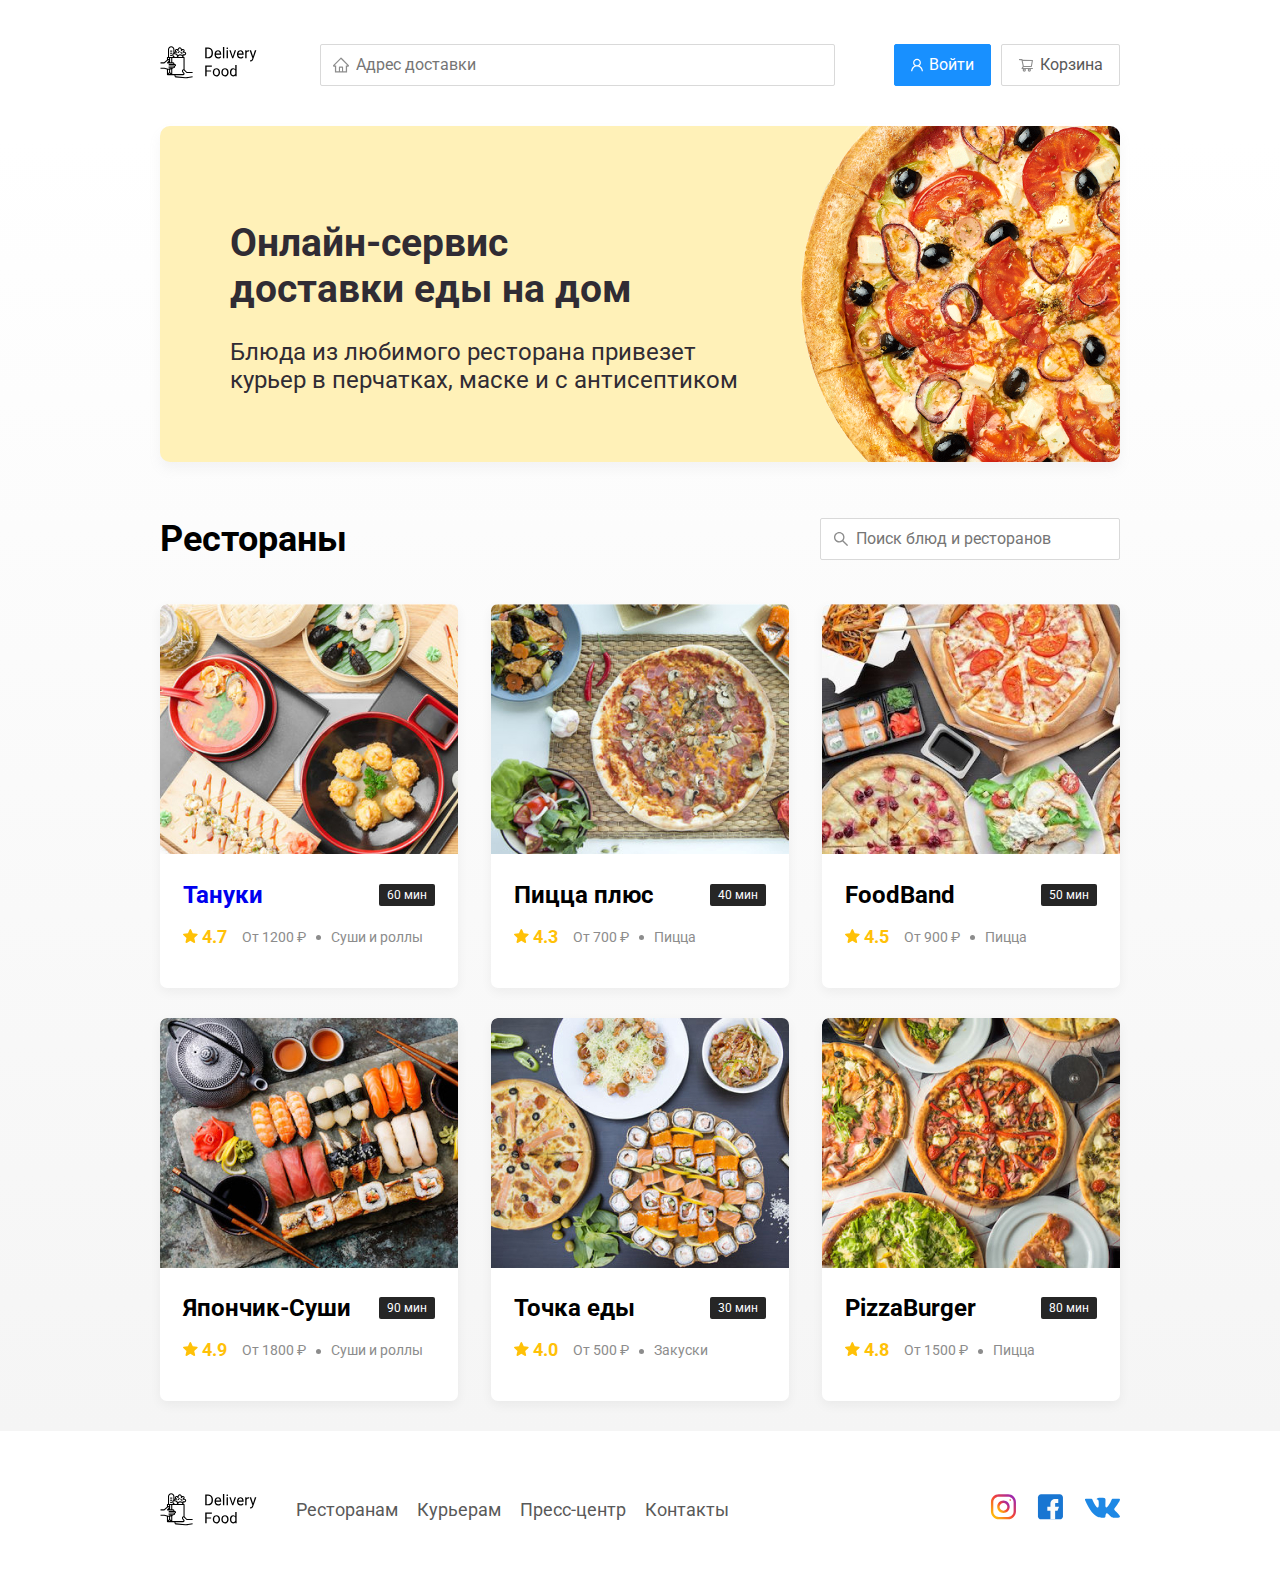
==== index.html @ d9d1af6b "Add files via upload" ====
<!DOCTYPE html>
<html lang="ru">
<head>
    <meta charset="UTF-8">
    <meta name="viewport" content="width=device-width, initial-scale=1.0">
    <title>Delivery Food - доставка еды на дом</title>
    <link href="https://fonts.googleapis.com/css?family=Roboto:400,700&display=swap&subset=cyrillic" rel="stylesheet">
    <link rel="stylesheet" href="css/normalize.css">
    <link rel="stylesheet" href="css/style.css ">
</head>
<body>
    <div class="container">
        <header class="header">
            <a href="index.html" class="logo">
                <img src="img/logo.svg" alt="Logo"> 
            </a>
            <input type="text" class="input input-address" placeholder="Адрес доставки">
            <div class="buttons">
                <button class="button button-primary">
                    <img src="img/user.svg" alt="user" class="button-icon">
                    <span class="button-text">Войти</span>
                </button>
                <button class="button">
                    <img src="img/shopping-card.svg" alt="shopping cart" class="button-icon">
                    <span class="button-text">Корзина</span>
                </button>
            </div>
        </header>
    </div>
    <!-- /.container -->

    <main class="main">
        <div class="container">
            <section class="promo">
                <h1 class="promo-title">Онлайн-сервис <br> доставки еды на дом</h1>
                <p class="promo-text">Блюда из любимого ресторана привезет курьер в перчатках, маске и с антисептиком</p>
            </section>
    
            <section class="restaurants">
                <div class="section-heading">
                    <h2 class="section-title">Рестораны</h2>
                    <input type="text" class="input input-search" placeholder="Поиск блюд и ресторанов">
                </div>
                <div class="cards">
                    <a href="restaurant.html" class="card">
                        <img src="img/image-tanuki.jpg" alt="image" class="card-image">
                        <div class="card-text">
                            <div class="card-heading">
                                <h3 class="card-title">Тануки</h3>
                                <span class="card-tag tag">60 мин</span>
                            </div>
                            <!-- /.card-heading -->
                            <div class="card-info">
                                <div class="rating"><img src="img/rating.svg" alt="rating" class="rating-star"> 4.7</div>
                                <div class="price">От 1200 ₽</div>
                                <div class="category">Суши и роллы</div>
                            </div>
                            <!-- /.card-info -->
                        </div>
                        <!-- /.card-text -->
                    </a>
                    <!-- /.card -->
    
                    <div class="card">
                        <img src="img/image-pizza.jpg" alt="image" class="card-image">
                        <div class="card-text">
                            <div class="card-heading">
                                <h3 class="card-title">Пицца плюс</h3>
                                <span class="card-tag tag">40 мин</span>
                            </div>
                            <!-- /.card-heading -->
                            <div class="card-info">
                                <div class="rating"><img src="img/rating.svg" alt="rating" class="rating-star"> 4.3</div>
                                <div class="price">От 700 ₽</div>
                                <div class="category">Пицца</div>
                            </div>
                            <!-- /.card-info -->
                        </div>
                        <!-- /.card-text -->
                    </div>
                    <!-- /.card -->
    
                    <div class="card">
                        <img src="img/image-foodband.jpg" alt="image" class="card-image">
                        <div class="card-text">
                            <div class="card-heading">
                                <h3 class="card-title">FoodBand</h3>
                                <span class="card-tag tag">50 мин</span>
                            </div>
                            <!-- /.card-heading -->
                            <div class="card-info">
                                <div class="rating"><img src="img/rating.svg" alt="rating" class="rating-star"> 4.5</div>
                                <div class="price">От 900 ₽</div>
                                <div class="category">Пицца</div>
                            </div>
                            <!-- /.card-info -->
                        </div>
                        <!-- /.card-text -->
                    </div>
                    <!-- /.card -->
    
                    <div class="card">
                        <img src="img/image-jadina_pizza.jpg" alt="image" class="card-image">
                        <div class="card-text">
                            <div class="card-heading">
                                <h3 class="card-title">Япончик-Суши</h3>
                                <span class="card-tag tag">90 мин</span>
                            </div>
                            <!-- /.card-heading -->
                            <div class="card-info">
                                <div class="rating"><img src="img/rating.svg" alt="rating" class="rating-star"> 4.9</div>
                                <div class="price">От 1800 ₽</div>
                                <div class="category">Суши и роллы</div>
                            </div>
                            <!-- /.card-info -->
                        </div>
                        <!-- /.card-text -->
                    </div>
                    <!-- /.card -->
    
                    <div class="card">
                        <img src="img/image-tochka_edi.jpg" alt="image" class="card-image">
                        <div class="card-text">
                            <div class="card-heading">
                                <h3 class="card-title">Точка еды</h3>
                                <span class="card-tag tag">30 мин</span>
                            </div>
                            <!-- /.card-heading -->
                            <div class="card-info">
                                <div class="rating"><img src="img/rating.svg" alt="rating" class="rating-star"> 4.0</div>
                                <div class="price">От 500 ₽</div>
                                <div class="category">Закуски</div>
                            </div>
                            <!-- /.card-info -->
                        </div>
                        <!-- /.card-text -->
                    </div>
                    <!-- /.card -->
    
                    <div class="card">
                        <img src="img/image-pizza_burger.jpg" alt="image" class="card-image">
                        <div class="card-text">
                            <div class="card-heading">
                                <h3 class="card-title">PizzaBurger</h3>
                                <span class="card-tag tag">80 мин</span>
                            </div>
                            <!-- /.card-heading -->
                            <div class="card-info">
                                <div class="rating"><img src="img/rating.svg" alt="rating" class="rating-star"> 4.8</div>
                                <div class="price">От 1500 ₽</div>
                                <div class="category">Пицца</div>
                            </div>
                            <!-- /.card-info -->
                        </div>
                        <!-- /.card-text -->
                    </div>
                    <!-- /.card -->
                </div>
                <!-- /.cards -->
            </section>
        </div>
        <!-- /.container -->
    </main>
    
    <footer class="footer">
        <div class="container">
            <div class="footer-block">
                <img src="img/logo.svg" alt="logo" class="logo footer-logo">
                <nav class="footer-nav">
                    <a href="#" class="footer-link">Ресторанам </a>
                    <a href="#" class="footer-link">Курьерам</a>
                    <a href="#" class="footer-link">Пресс-центр</a>
                    <a href="#" class="footer-link">Контакты</a>
                </nav>
                <div class="social-links">
                    <a href="#" class="social-link"><img src="img/instagram.svg" alt="instagram"></a>
                    <a href="#" class="social-link"><img src="img/fb.svg" alt="facebook"></a>
                    <a href="#" class="social-link"><img src="img/vk.svg" alt="vk"></a>
                </div>
                <!-- /.social-link -->
            </div>
            <!-- /.footer-block -->
        </div>
    </footer>
</body>
</html>
---- css/style.css ----
* {
    box-sizing: border-box;
    margin: 0;
}

body {
    font-family: 'Roboto', sans-serif;
    padding-top: 44px;
}

.container {
    max-width: 1200px;
    margin: auto;
}

.header {
    display: flex;
    align-items: center;
    justify-content: space-between;
    margin-bottom: 40px;
}

.input {
    background: #FFFFFF;
    border: 1px solid #D9D9D9;
    border-radius: 2px;
    font-size: 16px;
    line-height: 24px;
    padding: 8px;
    padding-left: 35px;
    background-repeat: no-repeat;
    background-position: left 11px center;
}

.input-address {  
    flex: 0.8;
    background-image: url(../img/home.svg);
}

.input-search {
    width: 300px;
    background-image: url(../img/search.svg);
    margin-left: auto;
}

.buttons {
    display: flex;
    align-items: center;
}

.button {
    display: flex;
    align-items: center;
    padding: 8px 16px;
    background: #FFFFFF;
    border: 1px solid #D9D9D9;
    box-sizing: border-box;
    box-shadow: 0px 0px 2px rgba(0, 0, 0, 0.0015);
    border-radius: 2px;
    color: #595959;
    font-size: 16px;
    line-height: 24px;
}

.button-primary {
    background: #1890FF;
    border: 1px solid #1890FF;
    color: #fff;
    margin-right: 10px;
}

.button-icon {
    margin-right: 6px;
}

.button-card-text {
    margin-right: 10px;
}

.promo {
    box-shadow: 0px 7px 12px rgba(158, 158, 163, 0.1);
    background: #FFF1B8 url(../img/promo-image.png) no-repeat top right -100px / 800px;
    border-radius: 10px;
    padding: 68px 70px;
    margin-bottom: 56px;
}

.promo-title { 
    font-style: normal;
    font-weight: bold;
    font-size: 39px;
    line-height: 46px;
    color: #302C34;
}

.promo-text {
    font-style: normal;
    font-weight: normal;
    font-size: 24px;
    line-height: 28px;
    color: #302C34;
    max-width: 538px;
}

.main {  
    background: linear-gradient(180deg, rgba(245, 245, 245, 0) 1.04%, #F5F5F5 100%);
}

.section-heading {
    display: flex;
    align-items: center;
    margin-bottom: 44px;
}

.section-title {
    font-style: normal;
    font-weight: bold;
    font-size: 36px;
    line-height: 42px;
    margin: 0;
    color: #000000;
    margin-right: 30px;
}

.cards {
    display: flex;
    flex-wrap: wrap;
    justify-content: space-between;
    align-items: flex-start;
}

.card {
    background: #FFFFFF;
    box-shadow: 0px 4px 12px rgba(0, 0, 0, 0.05);
    border-radius: 7px;
    overflow: hidden;
    margin-bottom: 30px;
    flex-basis: 31%;
    text-decoration: none;
}

.card-image { 
    width: 384px;
    height: 250px;
    object-fit: cover;
}

.card-text {
    padding-top: 20px;
    padding-bottom: 35px;
    padding-left: 23px;
    padding-right: 23px;
}

.card-heading {
    display: flex;
    align-items: center;
    justify-content: space-between;
    margin-bottom: 10px;
}

.card-title {
    margin: 0;
    font-style: normal;
    font-weight: bold;
    font-size: 24px;
    line-height: 32px;
}

.card-title-reg {
    font-weight: normal;
    font-size: 24px;
    line-height: 32px;
}

.card-tag {
    font-style: normal;
    font-weight: normal;
    font-size: 12px;
    line-height: 20px;
    color: #ffffff;
    background: #262626;
    border-radius: 2px;
    padding: 1px 8px;
}

.card-info, .restaurant-info {
    display: flex;
    align-items: center;
    flex-wrap: wrap;
}

.card-buttons {
    display: flex;
    align-items: center;
    margin-top: 24px;
}

.card-price-bold {
    font-weight: bold;
    font-size: 20px;
    line-height: 32px;
    margin-left: 30px;
}

.rating {
    margin-right: 26px;
    color: #FFC107;
    font-style: normal;
    font-weight: bold;
    font-size: 18px;
    line-height: 32px;
}

.price, .category {
    color: #8C8C8C;
    font-style: normal;
    font-weight: normal;
    font-size: 18px;
    line-height: 32px;
}

.price {
    margin-right: 10px;
}

.ingredients {
    color: #8C8C8C;
    font-size: 18px;
    line-height: 21px;
}

.category {
    text-overflow: ellipsis;
    overflow: hidden;
    white-space: nowrap;
    max-width: 150px;
}

.price:after {
    content: "";
    width: 5px;
    height: 5px;
    background-color: #8C8C8C;
    display: inline-block;
    vertical-align: middle;
    border-radius: 50%;
    margin-left: 10px;
}

.footer {
    padding: 60px 0;
}

.footer-block {
    display: flex;
    align-items: center;
    justify-content: space-between;
}

.footer-nav {
    margin-right: auto;
    margin-left: 35px;
}

.footer-link {
    display: inline-block;
    color: #595959;
    font-style: normal;
    font-weight: normal;
    font-size: 18px;
    line-height: 21px;
    text-decoration: none;
}

.footer-link:not(:last-child) {
    margin-right: 15px;
}

.social-links {
    display: flex;
    align-items: center;
}

.social-link:not(:last-child) {
    margin-right: 21px;
}

.modal {
    position: fixed;
    left: 0;
    top: 0;
    width: 100%;
    height: 100%;
    background: rgba(0, 0, 0, 0.4);
    display: none;
}

.is-open {
    display: flex;
}

.modal-dialog {
    max-width: 780px;
    width: 95%;
    background: #FFFFFF;
    border-radius: 5px;
    margin: auto;
    padding: 40px 45px;
}

.modal-header {
    display: flex;
    align-items: center;
    justify-content: space-between;
    margin-bottom: 45px;
}

.modal-title {
    font-weight: bold;
    font-size: 36px;
    line-height: 42px;
    color: #000000;
}

.close {
    font-size: 36px;
    border: none;
    background-color: transparent;
}

.modal-body {
    margin-bottom: 52px;
}

.food-row {
    display: flex;
    align-items: flex-start;
    justify-content: space-between;
    padding-bottom: 8px;
    border-bottom: 1px solid #D9D9D9;
    margin-bottom: 15px;
}

.food-name {
    font-weight: normal;
    font-size: 18px;
    line-height: 32px;
}

.food-price {
    margin-left: auto;
    margin-right: 47px;
    font-weight: bold;
    font-size: 20px;
    line-height: 32px;
}

.food-counter {
    display: flex;
    align-items: center;
}

.counter-button {
    display: flex;
    align-items: center;
    justify-content: center;
    width: 39px;
    height: 32px;
    background: #FFFFFF;
    border: 1px solid #40A9FF;
    box-sizing: border-box;
    border-radius: 2px;
    font-weight: normal;
    font-size: 14px;
    line-height: 22px;
    color: #40A9FF;
}

.counter {
    font-size: 16px;
    line-height: 24px;
    margin-left: 13px;
    margin-right: 13px;
}

.modal-footer {
    display: flex;
    align-items: center;
    justify-content: space-between;
}

.footer-buttons {
    display: flex;
    align-items: center;
}

.modal-pricetag {
    background: #262626;
    border-radius: 5px;
    color: #FAFAFA;
    padding: 15px 20px;
}

@media (max-width: 1366px) {
    .container {
        max-width: 960px;
    }
    .promo {
        background-position: center right -300px;
        background-size: 750px;
    }
    .rating {
        margin-right: 15px;
    }
    .category, .price {
        font-size: 14px;
    }
}

@media (max-width: 992px) {
    .container {
        max-width: 750px;
    }
    .promo {
        padding: 50px;
        background-size: 500px;
        background-position: center right -200px;
    }
    .promo-text {
        font-size: 18px;
        max-width: 400px;
    }
    .card {
        flex-basis: 49%;
    }
    .footer-link {
        font-size: 16px;
    }
}
@media (max-width: 768px) {
    .container {
        max-width: 560px;
    }
    .card-info {
        flex-wrap: wrap;
    }
    .card .rating {
        flex-basis: 100%;
    }
    .card-title {
        font-size: 18px;
    }
    .promo {
        background-size: 400px;
    }
    .promo-title {
        font-size: 24px;
        line-height: 1.4;
    }
    .promo-text {
        margin-top: 0;
    }
}
@media (max-width: 578px) {
    .container {
        width: 90%;
    }
    .header {
        flex-wrap: wrap;
    }
    .input-address {
        margin-top: 20px;
        order: 5;
        flex: 1;
    }
    .promo {
        background-image: none;
    }
    .promo-title {
        margin-bottom: 10px;
    }
    .sectoin-title {
        font-size: 20px;
    }
    .card {
        flex-basis: 100%;
    }
    .card-image {
        width: 100%;
    }
    .footer {
        padding: 30px 0;
    }
    .footer-block {
        align-items: flex-start;
    }
    .footer-nav {
        margin-left: 0;
        margin-right: 0;
        order: 0;
        display: flex;
        flex-direction: column;
    }
    .footer-logo {
        margin-right: 15px;
        order: 1;
    }
    .social-links {
        order: 2;
    }
}
@media (max-width: 480px) {
    .button-text {
        display: none;
    }
    .button {
        min-height: 40px;
    }
    .button-icon {
        margin: 0;
    }
    .promo {
        padding: 20px;
    }
    .input-search {
        margin: 0;
    }
    .section-heading {
        flex-wrap: wrap;
    }
    .footer-block {
        flex-wrap: wrap;
        flex-direction: column;
        align-items: center;
    }
    .footer-logo {
        order: 0;
        margin-bottom: 20px;
    }
    .footer-nav {
        margin-bottom: 20px;
        text-align: center;
    }
    .footer-link:not(:last-child) {
        margin-right: 0;
    }
}
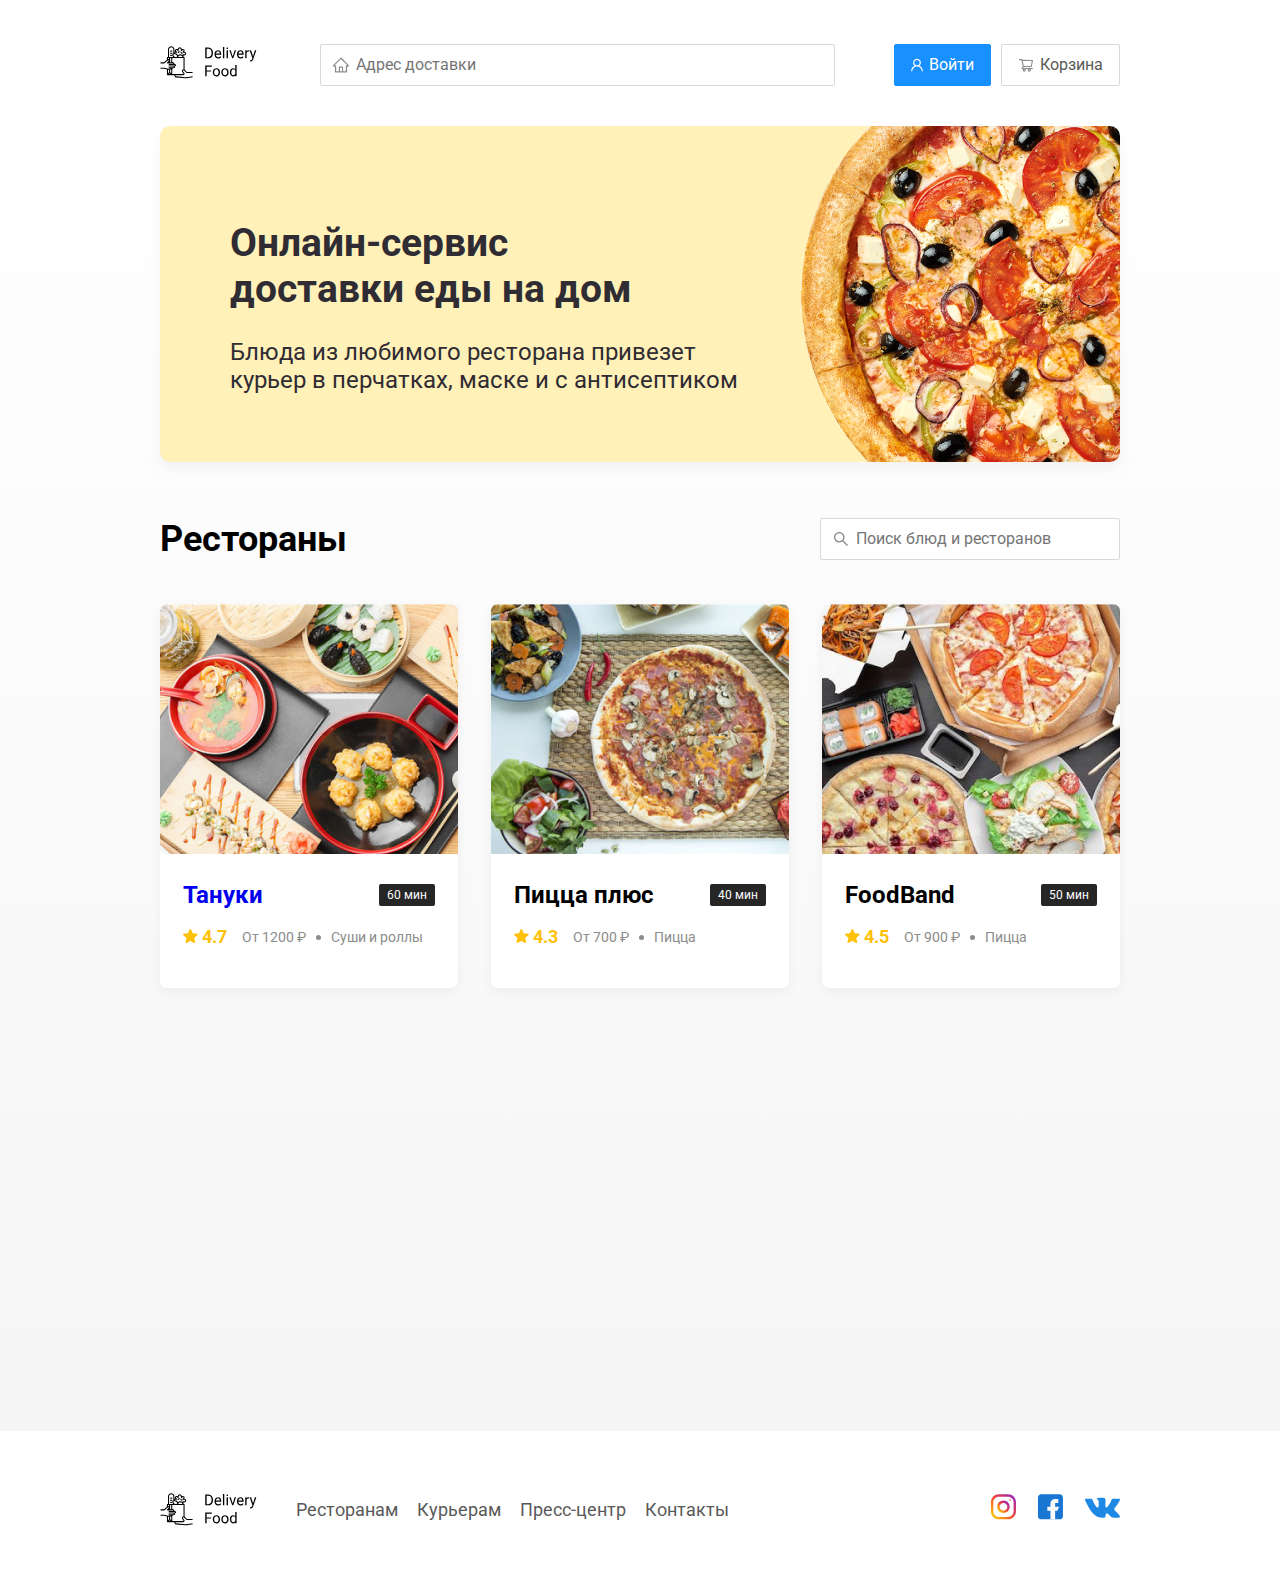
==== commit c4821978: "Add files via upload" ====
--- a/index.html
+++ b/index.html
@@ -6,6 +6,7 @@
     <title>Delivery Food - доставка еды на дом</title>
     <link href="https://fonts.googleapis.com/css?family=Roboto:400,700&display=swap&subset=cyrillic" rel="stylesheet">
     <link rel="stylesheet" href="css/normalize.css">
+    <link rel="stylesheet" href="css/animate.css">
     <link rel="stylesheet" href="css/style.css ">
 </head>
 <body>
@@ -20,7 +21,7 @@
                     <img src="img/user.svg" alt="user" class="button-icon">
                     <span class="button-text">Войти</span>
                 </button>
-                <button class="button">
+                <button class="button" id="cart-button">
                     <img src="img/shopping-card.svg" alt="shopping cart" class="button-icon">
                     <span class="button-text">Корзина</span>
                 </button>
@@ -42,7 +43,7 @@
                     <input type="text" class="input input-search" placeholder="Поиск блюд и ресторанов">
                 </div>
                 <div class="cards">
-                    <a href="restaurant.html" class="card">
+                    <a href="restaurant.html" class="card wow fadeInUp" data-wow-delay="0.2s">
                         <img src="img/image-tanuki.jpg" alt="image" class="card-image">
                         <div class="card-text">
                             <div class="card-heading">
@@ -61,7 +62,7 @@
                     </a>
                     <!-- /.card -->
     
-                    <div class="card">
+                    <div class="card wow fadeInUp" data-wow-delay="0.4s">
                         <img src="img/image-pizza.jpg" alt="image" class="card-image">
                         <div class="card-text">
                             <div class="card-heading">
@@ -80,7 +81,7 @@
                     </div>
                     <!-- /.card -->
     
-                    <div class="card">
+                    <div class="card wow fadeInUp" data-wow-delay="0.6s">
                         <img src="img/image-foodband.jpg" alt="image" class="card-image">
                         <div class="card-text">
                             <div class="card-heading">
@@ -99,7 +100,7 @@
                     </div>
                     <!-- /.card -->
     
-                    <div class="card">
+                    <div class="card wow fadeInUp" data-wow-delay="0.2s">
                         <img src="img/image-jadina_pizza.jpg" alt="image" class="card-image">
                         <div class="card-text">
                             <div class="card-heading">
@@ -118,7 +119,7 @@
                     </div>
                     <!-- /.card -->
     
-                    <div class="card">
+                    <div class="card wow fadeInUp" data-wow-delay="0.4s">
                         <img src="img/image-tochka_edi.jpg" alt="image" class="card-image">
                         <div class="card-text">
                             <div class="card-heading">
@@ -137,7 +138,7 @@
                     </div>
                     <!-- /.card -->
     
-                    <div class="card">
+                    <div class="card wow fadeInUp" data-wow-delay="0.6s">
                         <img src="img/image-pizza_burger.jpg" alt="image" class="card-image">
                         <div class="card-text">
                             <div class="card-heading">
@@ -182,5 +183,78 @@
             <!-- /.footer-block -->
         </div>
     </footer>
+
+    <div class="modal">
+        <div class="modal-dialog">
+            <div class="modal-header">
+                <h3 class="modal-title">Корзина</h3>
+                <button class="close">&times;</button>
+            </div>
+            <!-- /. modal-header -->
+            <div class="modal-body">
+                <div class="food-row">
+                    <span class="food-name">Ролл угорь стандарт</span>
+                    <strong class="food-price">250 ₽</strong>
+                    <div class="food-counter">
+                        <button class="counter-button">-</button>
+                        <span class="counter">1</span>
+                        <button class="counter-button">+</button>
+                    </div>
+                </div>
+                <!-- /.foods-row -->
+                <div class="food-row">
+                    <span class="food-name">Ролл угорь стандарт</span>
+                    <strong class="food-price">250 ₽</strong>
+                    <div class="food-counter">
+                        <button class="counter-button">-</button>
+                        <span class="counter">1</span>
+                        <button class="counter-button">+</button>
+                    </div>
+                </div>
+                <!-- /.foods-row -->
+                <div class="food-row">
+                    <span class="food-name">Ролл угорь стандарт</span>
+                    <strong class="food-price">250 ₽</strong>
+                    <div class="food-counter">
+                        <button class="counter-button">-</button>
+                        <span class="counter">1</span>
+                        <button class="counter-button">+</button>
+                    </div>
+                </div>
+                <!-- /.foods-row -->
+                <div class="food-row">
+                    <span class="food-name">Ролл угорь стандарт</span>
+                    <strong class="food-price">250 ₽</strong>
+                    <div class="food-counter">
+                        <button class="counter-button">-</button>
+                        <span class="counter">1</span>
+                        <button class="counter-button">+</button>
+                    </div>
+                </div>
+                <!-- /.foods-row -->
+                <div class="food-row">
+                    <span class="food-name">Ролл угорь стандарт</span>
+                    <strong class="food-price">250 ₽</strong>
+                    <div class="food-counter">
+                        <button class="counter-button">-</button>
+                        <span class="counter">1</span>
+                        <button class="counter-button">+</button>
+                    </div>
+                </div>
+                <!-- /.foods-row -->
+            </div>
+            <!-- /.modal-body -->
+            <div class="modal-footer">
+                <span class="modal-pricetag">1250 ₽</span>
+                <div class="footer-buttons">
+                    <button class="button button-primary">Оформить заказ</button>
+                    <button class="button">Отмена</button>
+                </div>
+            </div>
+            <!-- /.modal-footer -->
+        </div>
+    </div>
+    <script src="js/wow.min.js"></script>
+    <script src="js/main.js "></script>
 </body>
 </html>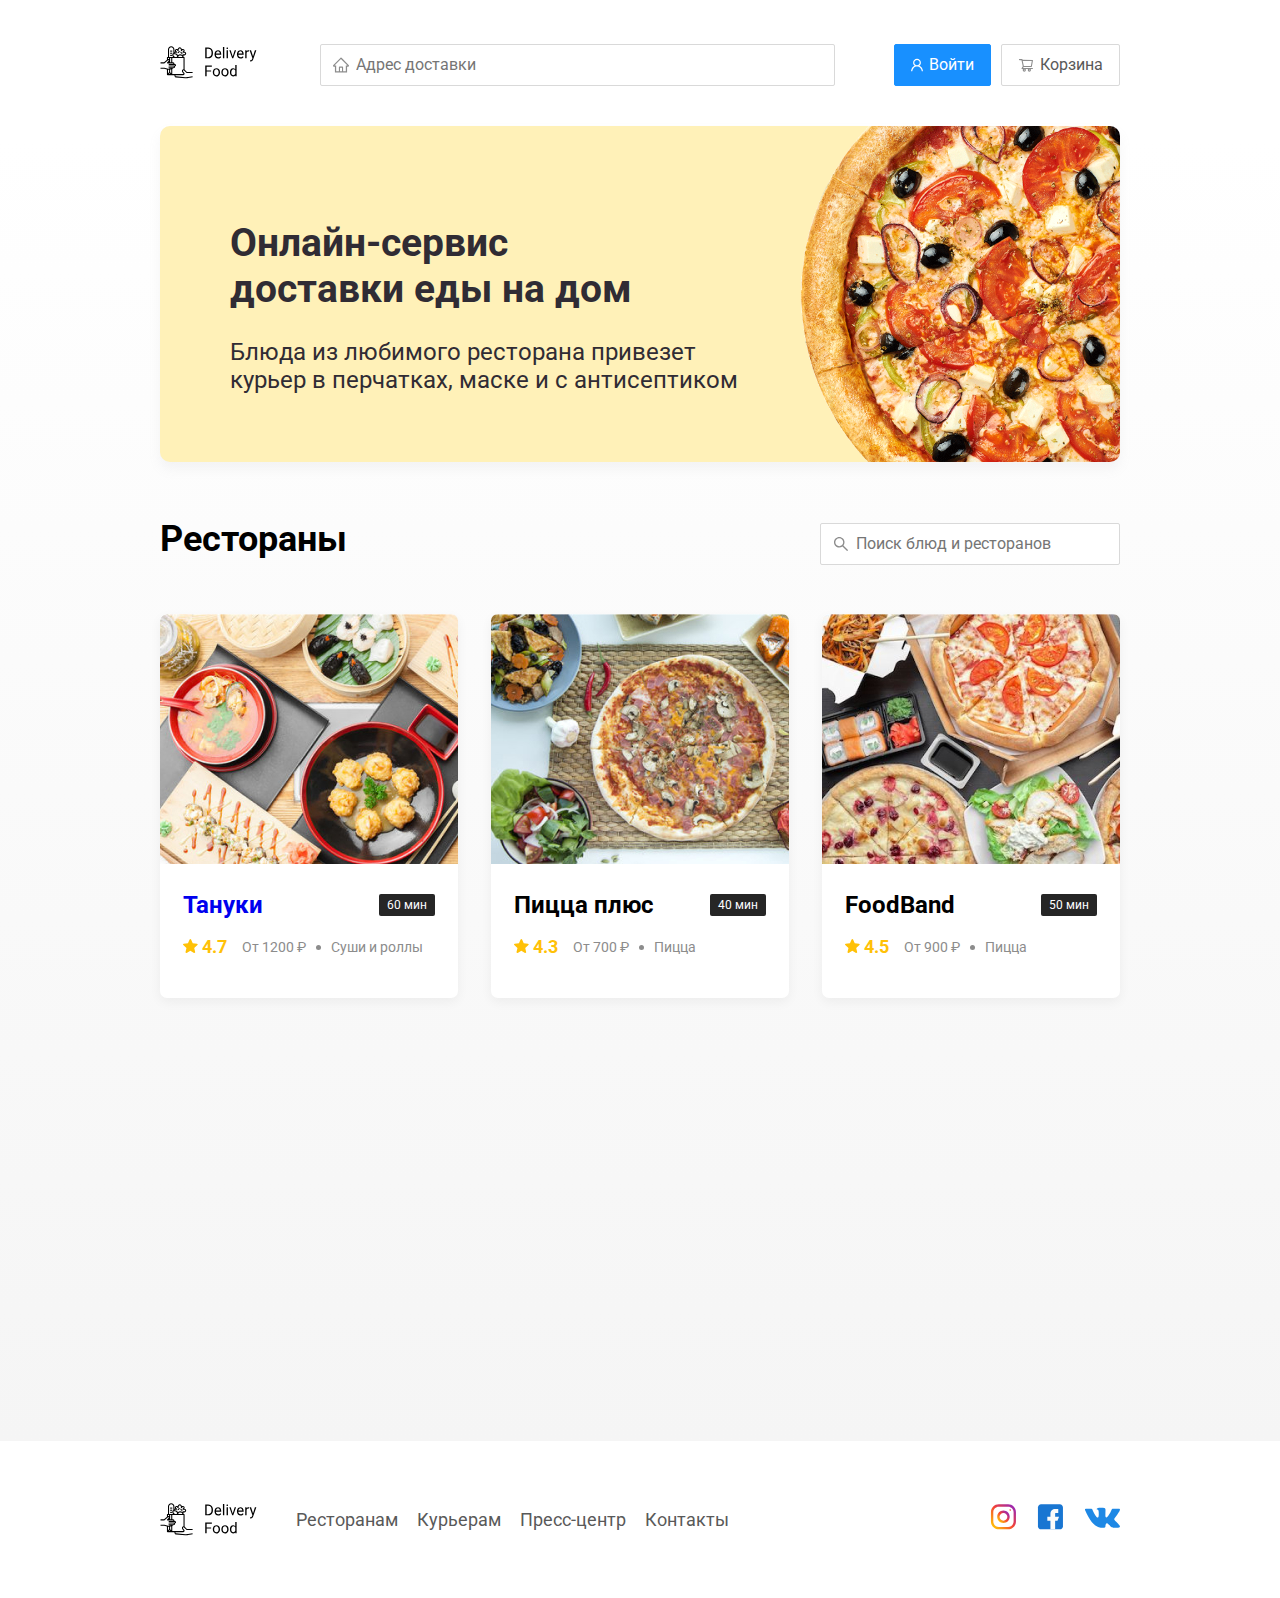
==== commit 5216fcba: "Add files via upload" ====
--- a/index.html
+++ b/index.html
@@ -194,50 +194,30 @@
             <div class="modal-body">
                 <div class="food-row">
                     <span class="food-name">Ролл угорь стандарт</span>
-                    <strong class="food-price">250 ₽</strong>
+                    <strong class="food-price">1000 ₽</strong>
                     <div class="food-counter">
                         <button class="counter-button">-</button>
-                        <span class="counter">1</span>
+                        <span class="counter">4</span>
+                        <button class="counter-button">+</button>
+                    </div>
+                </div>
+                <!-- /.foods-row -->
+                <div class="food-row">
+                    <span class="food-name">Ролл с креветкой стандарт</span>
+                    <strong class="food-price">3200 ₽</strong>
+                    <div class="food-counter">
+                        <button class="counter-button">-</button>
+                        <span class="counter">8</span>
                         <button class="counter-button">+</button>
                     </div>
                 </div>
                 <!-- /.foods-row -->
                 <div class="food-row">
                     <span class="food-name">Ролл угорь стандарт</span>
-                    <strong class="food-price">250 ₽</strong>
+                    <strong class="food-price">2030 ₽</strong>
                     <div class="food-counter">
                         <button class="counter-button">-</button>
-                        <span class="counter">1</span>
-                        <button class="counter-button">+</button>
-                    </div>
-                </div>
-                <!-- /.foods-row -->
-                <div class="food-row">
-                    <span class="food-name">Ролл угорь стандарт</span>
-                    <strong class="food-price">250 ₽</strong>
-                    <div class="food-counter">
-                        <button class="counter-button">-</button>
-                        <span class="counter">1</span>
-                        <button class="counter-button">+</button>
-                    </div>
-                </div>
-                <!-- /.foods-row -->
-                <div class="food-row">
-                    <span class="food-name">Ролл угорь стандарт</span>
-                    <strong class="food-price">250 ₽</strong>
-                    <div class="food-counter">
-                        <button class="counter-button">-</button>
-                        <span class="counter">1</span>
-                        <button class="counter-button">+</button>
-                    </div>
-                </div>
-                <!-- /.foods-row -->
-                <div class="food-row">
-                    <span class="food-name">Ролл угорь стандарт</span>
-                    <strong class="food-price">250 ₽</strong>
-                    <div class="food-counter">
-                        <button class="counter-button">-</button>
-                        <span class="counter">1</span>
+                        <span class="counter">7</span>
                         <button class="counter-button">+</button>
                     </div>
                 </div>
@@ -245,10 +225,10 @@
             </div>
             <!-- /.modal-body -->
             <div class="modal-footer">
-                <span class="modal-pricetag">1250 ₽</span>
+                <span class="modal-pricetag">6230 ₽</span>
                 <div class="footer-buttons">
                     <button class="button button-primary">Оформить заказ</button>
-                    <button class="button">Отмена</button>
+                    <button class="button modal-button-close">Отмена</button>
                 </div>
             </div>
             <!-- /.modal-footer -->
--- a/css/style.css
+++ b/css/style.css
@@ -120,6 +120,7 @@
     margin: 0;
     color: #000000;
     margin-right: 30px;
+    margin-bottom: 10px;
 }
 
 .cards {
@@ -545,5 +546,25 @@
     .footer-link:not(:last-child) {
         margin-right: 0;
     }
-}
-
+    .food-row {
+        flex-wrap: wrap;
+    }
+    .food-name {
+        width: 100%;
+    }
+    .food-price {
+        margin-left: 0;
+    }
+    .modal-dialog {
+        padding: 30px 45px;
+    }
+    .modal-button-close {
+        display: none;
+    }
+    .modal-footer {
+        flex-direction: column;
+    }
+    .modal-pricetag {
+        margin-bottom: 15px;
+    }
+}
